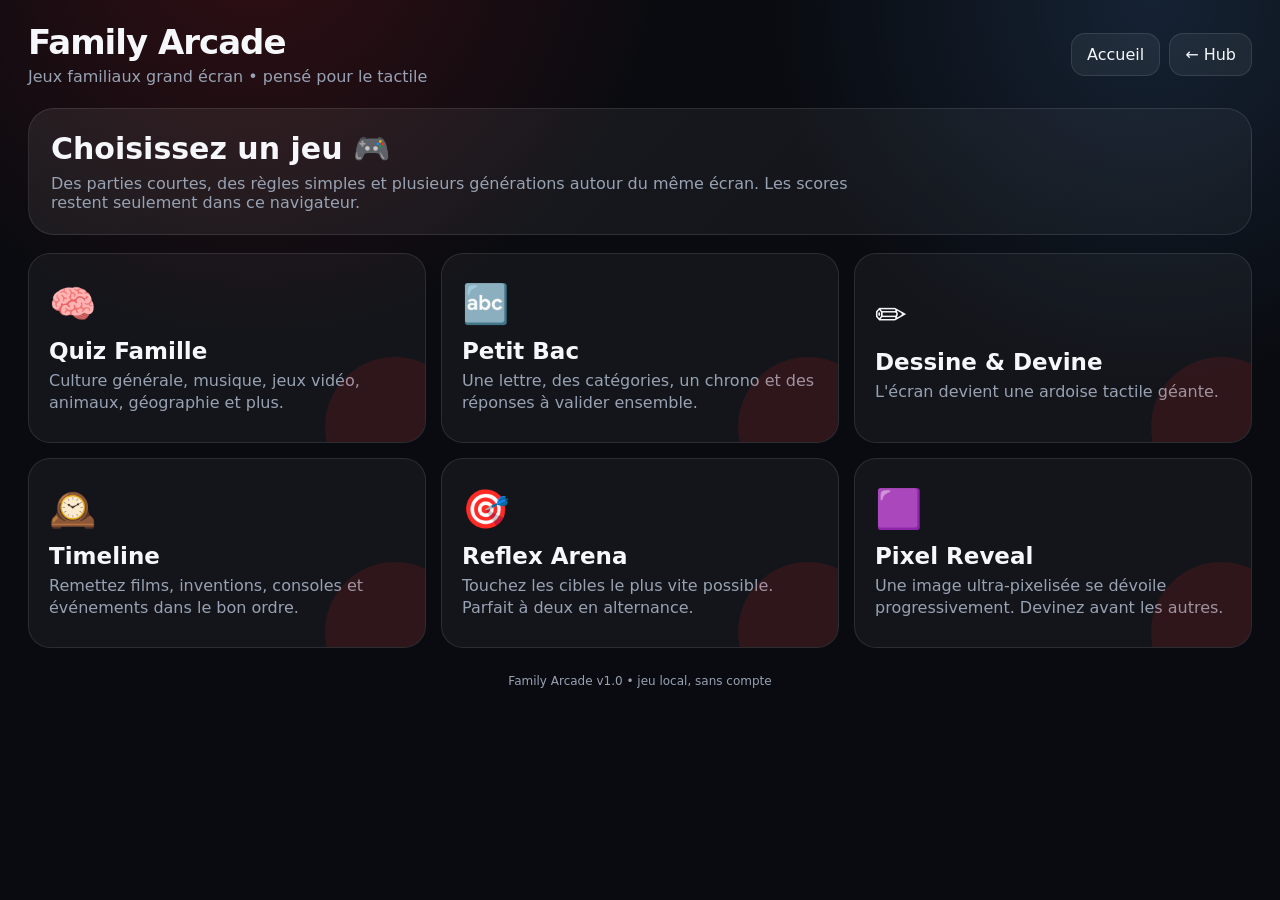
==== family-arcade/index.html @ 74187952 "Add Family Arcade interface" ====
<!doctype html><html lang="fr"><head><meta charset="utf-8"><meta name="viewport" content="width=device-width,initial-scale=1,viewport-fit=cover"><meta name="theme-color" content="#090b10"><title>Family Arcade</title><link rel="stylesheet" href="style.css?v=1"></head><body><div class="app"><div class="top"><div class="brand"><h1>Family Arcade</h1><p>Jeux familiaux grand écran • pensé pour le tactile</p></div><div class="topActions"><button class="btn" id="homeBtn">Accueil</button><button class="btn" onclick="history.back()">← Hub</button></div></div><section id="home" class="screen active"><div class="hero"><h2>Choisissez un jeu 🎮</h2><p>Des parties courtes, des règles simples et plusieurs générations autour du même écran. Les scores restent seulement dans ce navigateur.</p></div><div class="modes"><button class="mode" data-open="quiz"><div class="modeIcon">🧠</div><h3>Quiz Famille</h3><p>Culture générale, musique, jeux vidéo, animaux, géographie et plus.</p></button><button class="mode" data-open="bac"><div class="modeIcon">🔤</div><h3>Petit Bac</h3><p>Une lettre, des catégories, un chrono et des réponses à valider ensemble.</p></button><button class="mode" data-open="draw"><div class="modeIcon">✏️</div><h3>Dessine & Devine</h3><p>L'écran devient une ardoise tactile géante.</p></button><button class="mode" data-open="timeline"><div class="modeIcon">🕰️</div><h3>Timeline</h3><p>Remettez films, inventions, consoles et événements dans le bon ordre.</p></button><button class="mode" data-open="reflex"><div class="modeIcon">🎯</div><h3>Reflex Arena</h3><p>Touchez les cibles le plus vite possible. Parfait à deux en alternance.</p></button><button class="mode" data-open="pixel"><div class="modeIcon">🟪</div><h3>Pixel Reveal</h3><p>Une image ultra-pixelisée se dévoile progressivement. Devinez avant les autres.</p></button></div></section><section id="quiz" class="screen"><div class="panel"><div class="panelHead"><div><h2>Quiz Famille</h2><div class="sub">10 questions • difficulté mélangée</div></div><div class="scoreRow"><span class="pill">Question <strong id="quizN">1/10</strong></span><span class="pill">Score <strong id="quizScore">0</strong></span></div></div><div class="bigQ" id="quizQ"></div><div class="grid2" id="quizChoices"></div><div style="margin-top:16px;display:flex;justify-content:flex-end"><button class="btn primary" id="quizNext" style="display:none">Question suivante</button></div></div></section><section id="bac" class="screen"><div class="panel"><div class="panelHead"><div><h2>Petit Bac</h2><div class="sub">Écrivez vos réponses directement sur l'écran.</div></div><div class="timer" id="bacTimer">90</div></div><div class="scoreRow"><span class="pill">Lettre <strong id="bacLetter">A</strong></span><button class="btn" id="newLetter">Nouvelle lettre</button><button class="btn primary" id="bacStart">Démarrer 90 s</button></div><div class="bacGrid" id="bacGrid"></div><div class="judge" id="bacJudge"><h3>Validation</h3><div class="sub">1 point si la réponse est acceptée. Vous êtes les arbitres.</div><div id="judgeList"></div><div style="margin-top:12px"><strong>Total : <span id="bacScore">0</span> point(s)</strong></div></div></div></section><section id="draw" class="screen"><div class="panel"><div class="panelHead"><div><h2>Dessine & Devine</h2><div class="sub">Un joueur dessine, les autres devinent.</div></div><div class="timer" id="drawTimer">60</div></div><div class="canvasWrap"><canvas id="drawCanvas" class="drawCanvas"></canvas><div class="drawTools"><div class="promptBox"><div class="sub">Mot à dessiner</div><strong id="drawPrompt">••••••</strong></div><button class="btn" id="revealPrompt">Afficher le mot</button><button class="btn" id="newPrompt">Nouveau mot</button><button class="btn" id="drawClear">Effacer</button><button class="btn primary" id="drawStart">Chrono 60 s</button></div></div></div></section><section id="timeline" class="screen"><div class="panel"><div class="panelHead"><div><h2>Timeline</h2><div class="sub">Touchez les cartes de la plus ancienne à la plus récente.</div></div><span class="pill">Score <strong id="timelineScore">0</strong></span></div><div class="timelineCards" id="timelineCards"></div><div style="margin-top:14px;display:flex;gap:10px"><button class="btn" id="timelineReset">Effacer l'ordre</button><button class="btn primary" id="timelineCheck">Valider</button><button class="btn" id="timelineNext" style="display:none">Nouvelle manche</button></div><div class="timelineAnswer" id="timelineAnswer"></div></div></section><section id="reflex" class="screen"><div class="panel"><div class="panelHead"><div><h2>Reflex Arena</h2><div class="sub">20 secondes. Touchez uniquement les cibles rouges.</div></div><div class="scoreRow"><span class="pill">Score <strong id="reflexScore">0</strong></span><span class="pill">Temps <strong id="reflexTime">20.0</strong></span></div></div><div class="reflexArena" id="reflexArena"></div><div style="margin-top:14px"><button class="btn primary" id="reflexStart">Démarrer</button></div></div></section><section id="pixel" class="screen"><div class="panel"><div class="panelHead"><div><h2>Pixel Reveal</h2><div class="sub">Devinez avant que l'image soit nette.</div></div><span class="pill">Niveau <strong id="pixelLevel">1</strong></span></div><div class="pixelStage"><canvas id="pixelCanvas" class="pixelCanvas"></canvas><div class="pixelSide"><div class="promptBox"><div class="sub">Réponse</div><div class="revealName" id="pixelAnswer">???</div></div><button class="btn" id="pixelMore">Dévoiler +</button><button class="btn" id="pixelShow">Voir la réponse</button><button class="btn primary" id="pixelNext">Image suivante</button></div></div></div></section><section id="finish" class="screen"><div class="panel finish"><div class="huge">🏆</div><h2 id="finishTitle">Bien joué !</h2><p class="sub" id="finishText"></p><button class="btn primary" id="finishHome">Retour aux jeux</button></div></section><div class="footer">Family Arcade v1.0 • jeu local, sans compte</div></div><script src="app.js?v=1"></script></body></html>
---- family-arcade/style.css ----
:root{--bg:#090b10;--panel:#11151d;--panel2:#171c26;--line:rgba(255,255,255,.1);--text:#f5f7fa;--muted:#98a2b3;--red:#e82127;--blue:#5aa7ff;--green:#62d394;--amber:#ffca64}
*{box-sizing:border-box}html,body{margin:0;min-height:100%;background:radial-gradient(circle at 20% -10%,rgba(232,33,39,.18),transparent 32%),radial-gradient(circle at 90% 0,rgba(90,167,255,.15),transparent 28%),var(--bg);color:var(--text);font-family:Inter,ui-sans-serif,system-ui,-apple-system,BlinkMacSystemFont,"Segoe UI",sans-serif}
button,input,select{font:inherit}.app{max-width:1500px;margin:auto;padding:22px 28px 44px}.top{display:flex;gap:18px;align-items:center;justify-content:space-between;margin-bottom:22px}.brand h1{margin:0;font-size:34px;letter-spacing:-1px}.brand p{margin:5px 0 0;color:var(--muted)}.topActions{display:flex;gap:9px}.btn{border:1px solid var(--line);background:rgba(255,255,255,.06);color:var(--text);padding:11px 15px;border-radius:14px;cursor:pointer}.btn.primary{background:var(--red);border-color:transparent}.btn:active{transform:scale(.98)}.screen{display:none}.screen.active{display:block}.hero{padding:22px;border:1px solid var(--line);background:linear-gradient(135deg,rgba(255,255,255,.07),rgba(255,255,255,.035));border-radius:26px;margin-bottom:18px}.hero h2{font-size:30px;margin:0 0 8px}.hero p{margin:0;color:var(--muted);max-width:850px}.modes{display:grid;grid-template-columns:repeat(3,1fr);gap:15px}.mode{min-height:190px;padding:20px;border:1px solid var(--line);background:rgba(255,255,255,.045);border-radius:22px;text-align:left;color:var(--text);cursor:pointer;position:relative;overflow:hidden}.mode:before{content:"";position:absolute;inset:auto -40px -55px auto;width:140px;height:140px;border-radius:50%;background:rgba(232,33,39,.12)}.mode:hover{background:rgba(255,255,255,.07)}.modeIcon{font-size:38px}.mode h3{font-size:23px;margin:12px 0 6px}.mode p{margin:0;color:var(--muted);line-height:1.4}.panel{border:1px solid var(--line);background:rgba(17,21,29,.94);border-radius:24px;padding:22px}.panelHead{display:flex;align-items:center;justify-content:space-between;gap:15px;margin-bottom:18px}.panelHead h2{margin:0;font-size:29px}.sub{color:var(--muted);font-size:14px}.grid2{display:grid;grid-template-columns:1fr 1fr;gap:14px}.grid3{display:grid;grid-template-columns:repeat(3,1fr);gap:12px}.choice{min-height:96px;border:1px solid var(--line);background:var(--panel2);color:var(--text);border-radius:18px;padding:16px;text-align:left;cursor:pointer}.choice.good{outline:2px solid var(--green);background:rgba(98,211,148,.12)}.choice.bad{outline:2px solid #ff6f78;background:rgba(255,90,100,.1)}.bigQ{font-size:32px;line-height:1.25;margin:22px 0}.scoreRow{display:flex;gap:10px;flex-wrap:wrap}.pill{padding:8px 12px;border:1px solid var(--line);border-radius:999px;background:rgba(255,255,255,.05);color:var(--muted)}.pill strong{color:var(--text)}.timer{font-size:50px;font-weight:750;letter-spacing:-2px}.input{width:100%;background:#0d1118;color:var(--text);border:1px solid var(--line);border-radius:14px;padding:13px 14px}.bacGrid{display:grid;grid-template-columns:repeat(2,1fr);gap:10px;margin-top:15px}.bacRow{display:grid;grid-template-columns:180px 1fr;align-items:center;gap:10px;padding:10px;border:1px solid var(--line);border-radius:15px;background:rgba(255,255,255,.035)}.bacRow label{font-weight:650}.judge{display:none;margin-top:15px}.judge.show{display:block}.judgeItem{display:flex;gap:8px;align-items:center;justify-content:space-between;padding:11px;border-bottom:1px solid var(--line)}.judgeBtns{display:flex;gap:7px}.mini{padding:7px 10px;border-radius:10px;border:1px solid var(--line);background:rgba(255,255,255,.05);color:var(--text);cursor:pointer}.canvasWrap{display:grid;grid-template-columns:1fr 320px;gap:16px}.drawCanvas{width:100%;height:520px;background:white;border-radius:20px;touch-action:none;display:block}.drawTools{display:flex;flex-direction:column;gap:10px}.promptBox{padding:18px;border-radius:18px;background:rgba(232,33,39,.1);border:1px solid rgba(232,33,39,.22)}.promptBox strong{font-size:23px}.timelineCards{display:grid;grid-template-columns:repeat(2,1fr);gap:12px}.timelineCard{min-height:115px;padding:17px;border:1px solid var(--line);border-radius:18px;background:var(--panel2);cursor:pointer;position:relative}.timelineCard.selected{outline:2px solid var(--blue)}.orderBadge{position:absolute;top:10px;right:10px;width:30px;height:30px;display:grid;place-items:center;border-radius:50%;background:var(--blue);font-weight:800}.timelineAnswer{display:none;margin-top:15px;padding:15px;border-radius:16px;background:rgba(255,255,255,.05)}.timelineAnswer.show{display:block}.reflexArena{position:relative;height:540px;border:1px solid var(--line);border-radius:24px;background:radial-gradient(circle at 50% 50%,rgba(90,167,255,.08),transparent 45%),#0b1017;overflow:hidden;touch-action:none}.target{position:absolute;width:78px;height:78px;border-radius:50%;display:grid;place-items:center;background:radial-gradient(circle at 35% 30%,#fff 0 8%,#ff7c84 9% 28%,#e82127 29% 57%,#821014 58% 100%);box-shadow:0 0 28px rgba(232,33,39,.35);cursor:pointer;user-select:none}.pixelStage{display:grid;grid-template-columns:1fr 310px;gap:16px}.pixelCanvas{width:100%;height:520px;background:#0c1016;border:1px solid var(--line);border-radius:22px;display:block}.pixelSide{display:flex;flex-direction:column;gap:10px}.revealName{font-size:30px;font-weight:800;min-height:45px}.finish{text-align:center;padding:45px 20px}.finish .huge{font-size:68px}.finish h2{font-size:36px}.footer{margin-top:26px;color:var(--muted);font-size:12px;text-align:center}
@media(max-width:1000px){.modes{grid-template-columns:repeat(2,1fr)}.canvasWrap,.pixelStage{grid-template-columns:1fr}.drawTools,.pixelSide{display:grid;grid-template-columns:repeat(3,1fr)}.bacGrid{grid-template-columns:1fr}.drawCanvas,.pixelCanvas{height:430px}}
@media(max-width:700px){.app{padding:14px}.modes,.grid2,.grid3,.timelineCards{grid-template-columns:1fr}.mode{min-height:145px}.top{align-items:flex-start}.brand h1{font-size:28px}.topActions{flex-direction:column}.bacRow{grid-template-columns:1fr}.drawCanvas,.pixelCanvas,.reflexArena{height:390px}}
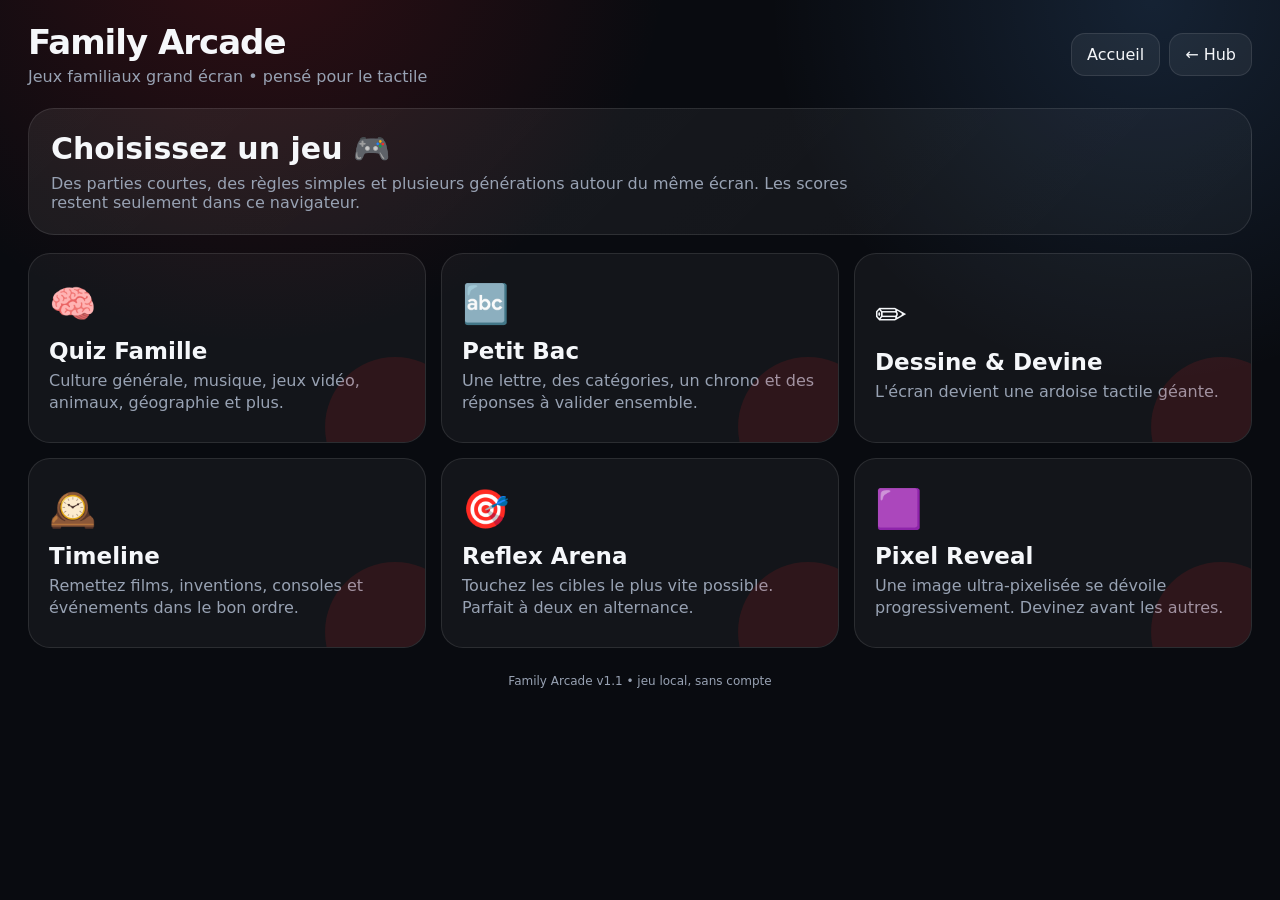
==== commit 9acff96d: "Load Pixel Reveal fix" ====
--- a/family-arcade/index.html
+++ b/family-arcade/index.html
@@ -1 +1,101 @@
-<!doctype html><html lang="fr"><head><meta charset="utf-8"><meta name="viewport" content="width=device-width,initial-scale=1,viewport-fit=cover"><meta name="theme-color" content="#090b10"><title>Family Arcade</title><link rel="stylesheet" href="style.css?v=1"></head><body><div class="app"><div class="top"><div class="brand"><h1>Family Arcade</h1><p>Jeux familiaux grand écran • pensé pour le tactile</p></div><div class="topActions"><button class="btn" id="homeBtn">Accueil</button><button class="btn" onclick="history.back()">← Hub</button></div></div><section id="home" class="screen active"><div class="hero"><h2>Choisissez un jeu 🎮</h2><p>Des parties courtes, des règles simples et plusieurs générations autour du même écran. Les scores restent seulement dans ce navigateur.</p></div><div class="modes"><button class="mode" data-open="quiz"><div class="modeIcon">🧠</div><h3>Quiz Famille</h3><p>Culture générale, musique, jeux vidéo, animaux, géographie et plus.</p></button><button class="mode" data-open="bac"><div class="modeIcon">🔤</div><h3>Petit Bac</h3><p>Une lettre, des catégories, un chrono et des réponses à valider ensemble.</p></button><button class="mode" data-open="draw"><div class="modeIcon">✏️</div><h3>Dessine & Devine</h3><p>L'écran devient une ardoise tactile géante.</p></button><button class="mode" data-open="timeline"><div class="modeIcon">🕰️</div><h3>Timeline</h3><p>Remettez films, inventions, consoles et événements dans le bon ordre.</p></button><button class="mode" data-open="reflex"><div class="modeIcon">🎯</div><h3>Reflex Arena</h3><p>Touchez les cibles le plus vite possible. Parfait à deux en alternance.</p></button><button class="mode" data-open="pixel"><div class="modeIcon">🟪</div><h3>Pixel Reveal</h3><p>Une image ultra-pixelisée se dévoile progressivement. Devinez avant les autres.</p></button></div></section><section id="quiz" class="screen"><div class="panel"><div class="panelHead"><div><h2>Quiz Famille</h2><div class="sub">10 questions • difficulté mélangée</div></div><div class="scoreRow"><span class="pill">Question <strong id="quizN">1/10</strong></span><span class="pill">Score <strong id="quizScore">0</strong></span></div></div><div class="bigQ" id="quizQ"></div><div class="grid2" id="quizChoices"></div><div style="margin-top:16px;display:flex;justify-content:flex-end"><button class="btn primary" id="quizNext" style="display:none">Question suivante</button></div></div></section><section id="bac" class="screen"><div class="panel"><div class="panelHead"><div><h2>Petit Bac</h2><div class="sub">Écrivez vos réponses directement sur l'écran.</div></div><div class="timer" id="bacTimer">90</div></div><div class="scoreRow"><span class="pill">Lettre <strong id="bacLetter">A</strong></span><button class="btn" id="newLetter">Nouvelle lettre</button><button class="btn primary" id="bacStart">Démarrer 90 s</button></div><div class="bacGrid" id="bacGrid"></div><div class="judge" id="bacJudge"><h3>Validation</h3><div class="sub">1 point si la réponse est acceptée. Vous êtes les arbitres.</div><div id="judgeList"></div><div style="margin-top:12px"><strong>Total : <span id="bacScore">0</span> point(s)</strong></div></div></div></section><section id="draw" class="screen"><div class="panel"><div class="panelHead"><div><h2>Dessine & Devine</h2><div class="sub">Un joueur dessine, les autres devinent.</div></div><div class="timer" id="drawTimer">60</div></div><div class="canvasWrap"><canvas id="drawCanvas" class="drawCanvas"></canvas><div class="drawTools"><div class="promptBox"><div class="sub">Mot à dessiner</div><strong id="drawPrompt">••••••</strong></div><button class="btn" id="revealPrompt">Afficher le mot</button><button class="btn" id="newPrompt">Nouveau mot</button><button class="btn" id="drawClear">Effacer</button><button class="btn primary" id="drawStart">Chrono 60 s</button></div></div></div></section><section id="timeline" class="screen"><div class="panel"><div class="panelHead"><div><h2>Timeline</h2><div class="sub">Touchez les cartes de la plus ancienne à la plus récente.</div></div><span class="pill">Score <strong id="timelineScore">0</strong></span></div><div class="timelineCards" id="timelineCards"></div><div style="margin-top:14px;display:flex;gap:10px"><button class="btn" id="timelineReset">Effacer l'ordre</button><button class="btn primary" id="timelineCheck">Valider</button><button class="btn" id="timelineNext" style="display:none">Nouvelle manche</button></div><div class="timelineAnswer" id="timelineAnswer"></div></div></section><section id="reflex" class="screen"><div class="panel"><div class="panelHead"><div><h2>Reflex Arena</h2><div class="sub">20 secondes. Touchez uniquement les cibles rouges.</div></div><div class="scoreRow"><span class="pill">Score <strong id="reflexScore">0</strong></span><span class="pill">Temps <strong id="reflexTime">20.0</strong></span></div></div><div class="reflexArena" id="reflexArena"></div><div style="margin-top:14px"><button class="btn primary" id="reflexStart">Démarrer</button></div></div></section><section id="pixel" class="screen"><div class="panel"><div class="panelHead"><div><h2>Pixel Reveal</h2><div class="sub">Devinez avant que l'image soit nette.</div></div><span class="pill">Niveau <strong id="pixelLevel">1</strong></span></div><div class="pixelStage"><canvas id="pixelCanvas" class="pixelCanvas"></canvas><div class="pixelSide"><div class="promptBox"><div class="sub">Réponse</div><div class="revealName" id="pixelAnswer">???</div></div><button class="btn" id="pixelMore">Dévoiler +</button><button class="btn" id="pixelShow">Voir la réponse</button><button class="btn primary" id="pixelNext">Image suivante</button></div></div></div></section><section id="finish" class="screen"><div class="panel finish"><div class="huge">🏆</div><h2 id="finishTitle">Bien joué !</h2><p class="sub" id="finishText"></p><button class="btn primary" id="finishHome">Retour aux jeux</button></div></section><div class="footer">Family Arcade v1.0 • jeu local, sans compte</div></div><script src="app.js?v=1"></script></body></html>+<!doctype html>
+<html lang="fr">
+<head>
+<meta charset="utf-8">
+<meta name="viewport" content="width=device-width,initial-scale=1,viewport-fit=cover">
+<meta name="theme-color" content="#090b10">
+<title>Family Arcade</title>
+<link rel="stylesheet" href="style.css?v=2">
+</head>
+<body>
+<div class="app">
+  <div class="top">
+    <div class="brand"><h1>Family Arcade</h1><p>Jeux familiaux grand écran • pensé pour le tactile</p></div>
+    <div class="topActions"><button class="btn" id="homeBtn">Accueil</button><button class="btn" onclick="history.back()">← Hub</button></div>
+  </div>
+
+  <section id="home" class="screen active">
+    <div class="hero"><h2>Choisissez un jeu 🎮</h2><p>Des parties courtes, des règles simples et plusieurs générations autour du même écran. Les scores restent seulement dans ce navigateur.</p></div>
+    <div class="modes">
+      <button class="mode" data-open="quiz"><div class="modeIcon">🧠</div><h3>Quiz Famille</h3><p>Culture générale, musique, jeux vidéo, animaux, géographie et plus.</p></button>
+      <button class="mode" data-open="bac"><div class="modeIcon">🔤</div><h3>Petit Bac</h3><p>Une lettre, des catégories, un chrono et des réponses à valider ensemble.</p></button>
+      <button class="mode" data-open="draw"><div class="modeIcon">✏️</div><h3>Dessine & Devine</h3><p>L'écran devient une ardoise tactile géante.</p></button>
+      <button class="mode" data-open="timeline"><div class="modeIcon">🕰️</div><h3>Timeline</h3><p>Remettez films, inventions, consoles et événements dans le bon ordre.</p></button>
+      <button class="mode" data-open="reflex"><div class="modeIcon">🎯</div><h3>Reflex Arena</h3><p>Touchez les cibles le plus vite possible. Parfait à deux en alternance.</p></button>
+      <button class="mode" data-open="pixel"><div class="modeIcon">🟪</div><h3>Pixel Reveal</h3><p>Une image ultra-pixelisée se dévoile progressivement. Devinez avant les autres.</p></button>
+    </div>
+  </section>
+
+  <section id="quiz" class="screen">
+    <div class="panel">
+      <div class="panelHead"><div><h2>Quiz Famille</h2><div class="sub">10 questions • difficulté mélangée</div></div><div class="scoreRow"><span class="pill">Question <strong id="quizN">1/10</strong></span><span class="pill">Score <strong id="quizScore">0</strong></span></div></div>
+      <div class="bigQ" id="quizQ"></div>
+      <div class="grid2" id="quizChoices"></div>
+      <div style="margin-top:16px;display:flex;justify-content:flex-end"><button class="btn primary" id="quizNext" style="display:none">Question suivante</button></div>
+    </div>
+  </section>
+
+  <section id="bac" class="screen">
+    <div class="panel">
+      <div class="panelHead"><div><h2>Petit Bac</h2><div class="sub">Écrivez vos réponses directement sur l'écran.</div></div><div class="timer" id="bacTimer">90</div></div>
+      <div class="scoreRow"><span class="pill">Lettre <strong id="bacLetter">A</strong></span><button class="btn" id="newLetter">Nouvelle lettre</button><button class="btn primary" id="bacStart">Démarrer 90 s</button></div>
+      <div class="bacGrid" id="bacGrid"></div>
+      <div class="judge" id="bacJudge"><h3>Validation</h3><div class="sub">1 point si la réponse est acceptée. Vous êtes les arbitres.</div><div id="judgeList"></div><div style="margin-top:12px"><strong>Total : <span id="bacScore">0</span> point(s)</strong></div></div>
+    </div>
+  </section>
+
+  <section id="draw" class="screen">
+    <div class="panel">
+      <div class="panelHead"><div><h2>Dessine & Devine</h2><div class="sub">Un joueur dessine, les autres devinent.</div></div><div class="timer" id="drawTimer">60</div></div>
+      <div class="canvasWrap">
+        <canvas id="drawCanvas" class="drawCanvas"></canvas>
+        <div class="drawTools">
+          <div class="promptBox"><div class="sub">Mot à dessiner</div><strong id="drawPrompt">••••••</strong></div>
+          <button class="btn" id="revealPrompt">Afficher le mot</button>
+          <button class="btn" id="newPrompt">Nouveau mot</button>
+          <button class="btn" id="drawClear">Effacer</button>
+          <button class="btn primary" id="drawStart">Chrono 60 s</button>
+        </div>
+      </div>
+    </div>
+  </section>
+
+  <section id="timeline" class="screen">
+    <div class="panel">
+      <div class="panelHead"><div><h2>Timeline</h2><div class="sub">Touchez les cartes de la plus ancienne à la plus récente.</div></div><span class="pill">Score <strong id="timelineScore">0</strong></span></div>
+      <div class="timelineCards" id="timelineCards"></div>
+      <div style="margin-top:14px;display:flex;gap:10px"><button class="btn" id="timelineReset">Effacer l'ordre</button><button class="btn primary" id="timelineCheck">Valider</button><button class="btn" id="timelineNext" style="display:none">Nouvelle manche</button></div>
+      <div class="timelineAnswer" id="timelineAnswer"></div>
+    </div>
+  </section>
+
+  <section id="reflex" class="screen">
+    <div class="panel">
+      <div class="panelHead"><div><h2>Reflex Arena</h2><div class="sub">20 secondes. Touchez uniquement les cibles rouges.</div></div><div class="scoreRow"><span class="pill">Score <strong id="reflexScore">0</strong></span><span class="pill">Temps <strong id="reflexTime">20.0</strong></span></div></div>
+      <div class="reflexArena" id="reflexArena"></div>
+      <div style="margin-top:14px"><button class="btn primary" id="reflexStart">Démarrer</button></div>
+    </div>
+  </section>
+
+  <section id="pixel" class="screen">
+    <div class="panel">
+      <div class="panelHead"><div><h2>Pixel Reveal</h2><div class="sub">Devinez avant que l'image soit nette.</div></div><span class="pill">Niveau <strong id="pixelLevel">1</strong></span></div>
+      <div class="pixelStage">
+        <canvas id="pixelCanvas" class="pixelCanvas"></canvas>
+        <div class="pixelSide">
+          <div class="promptBox"><div class="sub">Réponse</div><div class="revealName" id="pixelAnswer">???</div></div>
+          <button class="btn" id="pixelMore">Dévoiler +</button>
+          <button class="btn" id="pixelShow">Voir la réponse</button>
+          <button class="btn primary" id="pixelNext">Image suivante</button>
+        </div>
+      </div>
+    </div>
+  </section>
+
+  <section id="finish" class="screen"><div class="panel finish"><div class="huge">🏆</div><h2 id="finishTitle">Bien joué !</h2><p class="sub" id="finishText"></p><button class="btn primary" id="finishHome">Retour aux jeux</button></div></section>
+  <div class="footer">Family Arcade v1.1 • jeu local, sans compte</div>
+</div>
+<script src="app.js?v=2"></script>
+<script src="pixel-fix.js?v=2"></script>
+</body>
+</html>
